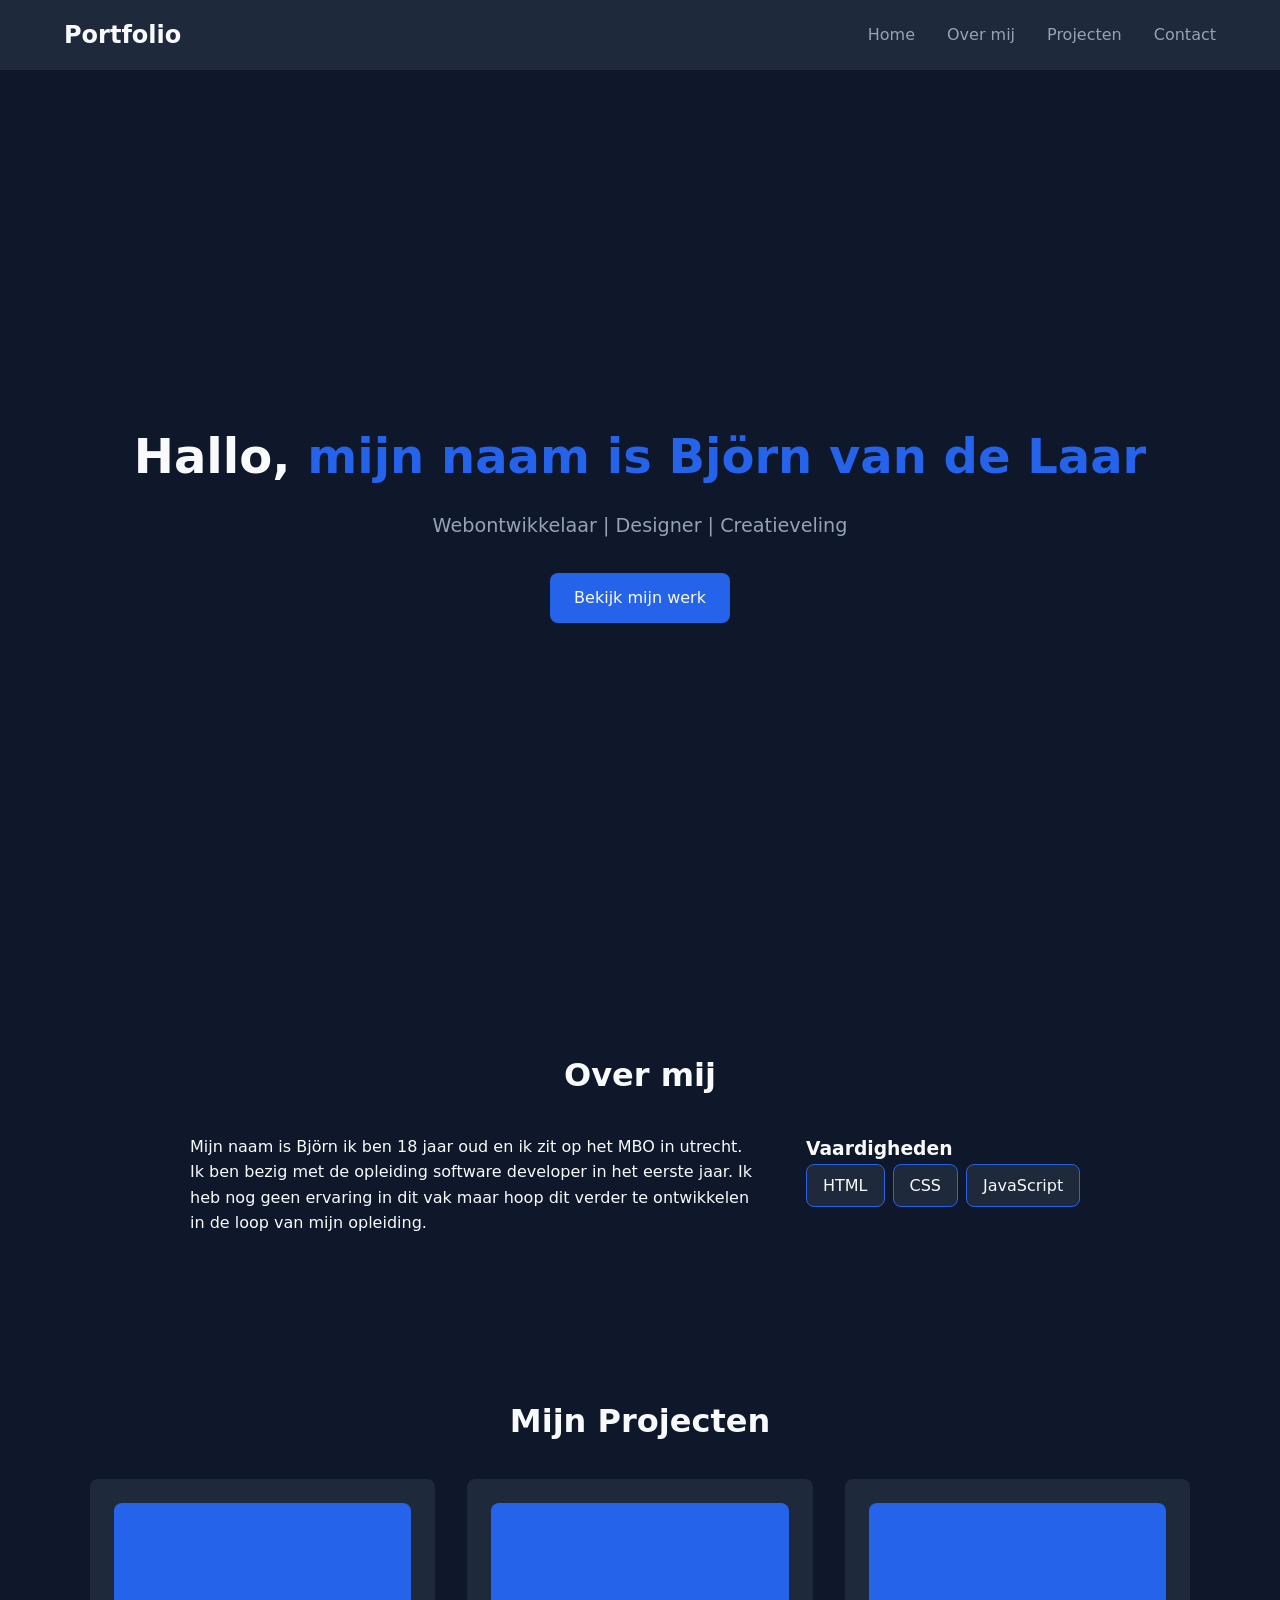
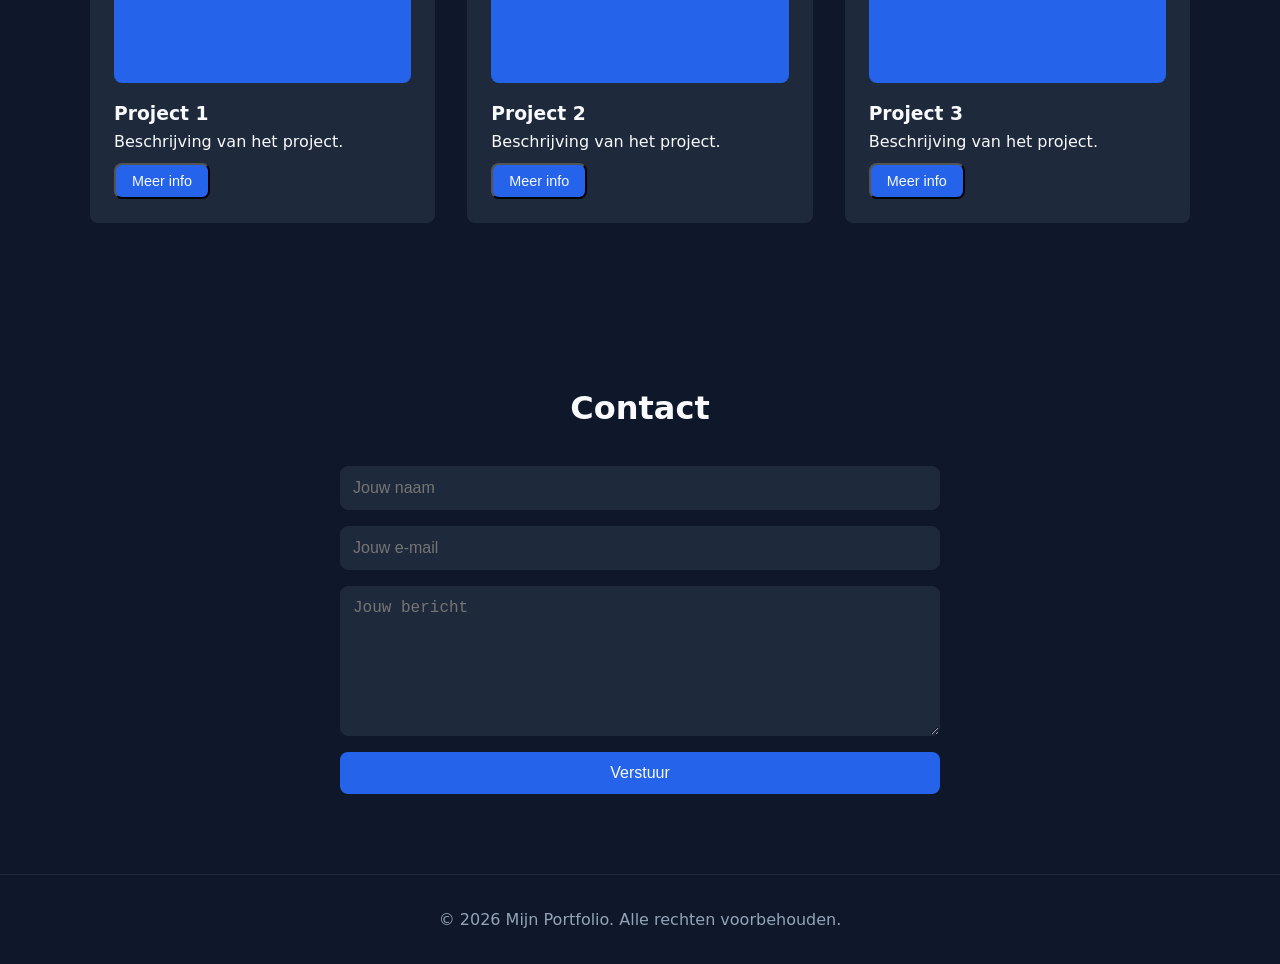
==== index.html @ 6668257a "eesrte commit" ====
<!DOCTYPE html>
<html lang="nl">
<head>
    <meta charset="UTF-8">
    <meta name="viewport" content="width=device-width, initial-scale=1.0">
    <title>Mijn Portfolio</title>
    <link rel="stylesheet" href="css/style.css">
</head>
<body>
    <header>
        <nav>
            <a href="#" class="logo">Portfolio</a>
            <ul class="nav-links">
                <li><a href="#home">Home</a></li>
                <li><a href="#about">Over mij</a></li>
                <li><a href="#projects">Projecten</a></li>
                <li><a href="#contact">Contact</a></li>
            </ul>
            <button class="menu-toggle" aria-label="Menu">&#9776;</button>
        </nav>
    </header>

    <main>
        <section id="home" class="hero">
            <h1>Hallo,  <span class="highlight">mijn naam is Björn van de Laar</span></h1>
            <p>Webontwikkelaar | Designer | Creatieveling</p>
            <a href="#projects" class="btn">Bekijk mijn werk</a>
        </section>

        <section id="about" class="about">
            <h2>Over mij</h2>
            <div class="about-content">
                <div class="about-text">
    
                    <p>Mijn naam is Björn ik ben 18 jaar oud en ik zit op het MBO in utrecht. Ik ben bezig met de opleiding software developer in het eerste jaar. Ik heb nog geen ervaring in dit vak maar hoop dit verder te ontwikkelen in de loop van mijn opleiding.</p>
                </div>
                <div class="skills">
                    <h3>Vaardigheden</h3>
                    <ul>
                        <li>HTML</li>
                        <li>CSS</li>
                        <li>JavaScript</li>
                    </ul>
                </div>
            </div>
        </section>

        <section id="projects" class="projects">
            <h2>Mijn Projecten</h2>
            <div class="project-grid">
                <article class="project-card" data-title="Project 1" data-role="Front-end" data-stack="HTML, CSS, JavaScript">
                    <div class="project-image"></div>
                    <h3>Project 1</h3>
                    <p class="project-description">Beschrijving van het project.</p>
                    <button type="button" class="btn-small project-toggle" data-label="Meer info" aria-expanded="false" aria-controls="project-panel">Meer info</button>
                </article>
                <article class="project-card" data-title="Project 2" data-role="Front-end" data-stack="HTML, CSS">
                    <div class="project-image"></div>
                    <h3>Project 2</h3>
                    <p class="project-description">Beschrijving van het project.</p>
                    <button type="button" class="btn-small project-toggle" data-label="Meer info" aria-expanded="false" aria-controls="project-panel">Meer info</button>
                </article>
                <article class="project-card" data-title="Project 3" data-role="Back-end" data-stack="JavaScript, Node.js">
                    <div class="project-image"></div>
                    <h3>Project 3</h3>
                    <p class="project-description">Beschrijving van het project.</p>
                    <button type="button" class="btn-small project-toggle" data-label="Meer info" aria-expanded="false" aria-controls="project-panel">Meer info</button>
                </article>
            </div>

            <div class="project-panel" id="project-panel" hidden>
                <h3 class="project-panel-title"></h3>
                <p class="project-panel-text"></p>
                <dl class="project-panel-meta">
                    <div>
                        <dt>Mijn rol</dt>
                        <dd class="project-panel-role"></dd>
                    </div>
                    <div>
                        <dt>Technieken</dt>
                        <dd class="project-panel-stack"></dd>
                    </div>
                </dl>
                <a href="#" class="btn-small">Bekijk project</a>
            </div>
        </section>

        <section id="contact" class="contact">
            <h2>Contact</h2>
            <form id="contact-form">
                <input type="text" name="name" placeholder="Jouw naam" required>
                <input type="email" name="email" placeholder="Jouw e-mail" required>
                <textarea name="message" placeholder="Jouw bericht" required></textarea>
                <button type="submit" class="btn">Verstuur</button>
            </form>
        </section>
    </main>

    <footer>
        <p>&copy; 2026 Mijn Portfolio. Alle rechten voorbehouden.</p>
    </footer>

    <script src="js/main.js"></script>
</body>
</html>
---- css/style.css ----
* {
    margin: 0;
    padding: 0;
    box-sizing: border-box;
}

:root {
    --primary: #2563eb;
    --primary-dark: #1d4ed8;
    --bg: #0f172a;
    --bg-light: #1e293b;
    --text: #f8fafc;
    --text-muted: #94a3b8;
    --radius: 8px;
}

html {
    scroll-behavior: smooth;
}

body {
    font-family: system-ui, -apple-system, sans-serif;
    background-color: var(--bg);
    color: var(--text);
    line-height: 1.6;
}

a {
    color: var(--primary);
    text-decoration: none;
}

/* Navigation */
nav {
    display: flex;
    justify-content: space-between;
    align-items: center;
    padding: 1rem 5%;
    background-color: var(--bg-light);
    position: sticky;
    top: 0;
    z-index: 100;
}

.logo {
    font-size: 1.5rem;
    font-weight: bold;
    color: var(--text);
}

.nav-links {
    display: flex;
    list-style: none;
    gap: 2rem;
}

.nav-links a {
    color: var(--text-muted);
    transition: color 0.3s;
}

.nav-links a:hover {
    color: var(--text);
}

.menu-toggle {
    display: none;
    background: none;
    border: none;
    color: var(--text);
    font-size: 1.5rem;
    cursor: pointer;
}

/* Hero Section */
.hero {
    min-height: 100vh;
    display: flex;
    flex-direction: column;
    justify-content: center;
    align-items: center;
    text-align: center;
    padding: 2rem 5%;
}

.hero h1 {
    font-size: 3rem;
    margin-bottom: 1rem;
}

.highlight {
    color: var(--primary);
}

.hero p {
    font-size: 1.2rem;
    color: var(--text-muted);
    margin-bottom: 2rem;
}

.btn {
    display: inline-block;
    padding: 0.75rem 1.5rem;
    background-color: var(--primary);
    color: var(--text);
    border: none;
    border-radius: var(--radius);
    font-size: 1rem;
    cursor: pointer;
    transition: background-color 0.3s;
}

.btn:hover {
    background-color: var(--primary-dark);
}

/* Sections */
section {
    padding: 5rem 5%;
}

section h2 {
    font-size: 2rem;
    margin-bottom: 2rem;
    text-align: center;
}

/* About */
.about-content {
    display: grid;
    grid-template-columns: 2fr 1fr;
    gap: 3rem;
    max-width: 900px;
    margin: 0 auto;
}

.skills ul {
    list-style: none;
    display: flex;
    flex-wrap: wrap;
    gap: 0.5rem;
}

.skills li {
    background-color: var(--bg-light);
    padding: 0.5rem 1rem;
    border-radius: var(--radius);
    border: 1px solid var(--primary);
}

/* Projects */
.project-grid {
    display: grid;
    grid-template-columns: repeat(auto-fit, minmax(280px, 1fr));
    gap: 2rem;
    max-width: 1100px;
    margin: 0 auto;
}

.project-card {
    background-color: var(--bg-light);
    border-radius: var(--radius);
    padding: 1.5rem;
    transition: transform 0.3s;
}

.project-card:hover {
    transform: translateY(-5px);
}

.project-image {
    height: 180px;
    background-color: var(--primary);
    border-radius: var(--radius);
    margin-bottom: 1rem;
}

.btn-small {
    display: inline-block;
    padding: 0.5rem 1rem;
    background-color: var(--primary);
    color: var(--text);
    border-radius: var(--radius);
    font-size: 0.9rem;
    margin-top: 0.5rem;
}

/* Contact */
#contact-form {
    max-width: 600px;
    margin: 0 auto;
    display: flex;
    flex-direction: column;
    gap: 1rem;
}

#contact-form input,
#contact-form textarea {
    padding: 0.75rem;
    border: 1px solid var(--bg-light);
    border-radius: var(--radius);
    background-color: var(--bg-light);
    color: var(--text);
    font-size: 1rem;
}

#contact-form textarea {
    min-height: 150px;
    resize: vertical;
}

/* Footer */
footer {
    text-align: center;
    padding: 2rem;
    color: var(--text-muted);
    border-top: 1px solid var(--bg-light);
}

/* Responsive */
@media (max-width: 768px) {
    .menu-toggle {
        display: block;
    }

    .nav-links {
        display: none;
        flex-direction: column;
        position: absolute;
        top: 100%;
        left: 0;
        right: 0;
        background-color: var(--bg-light);
        padding: 1rem 5%;
    }

    .nav-links.active {
        display: flex;
    }

    .hero h1 {
        font-size: 2rem;
    }

    .about-content {
        grid-template-columns: 1fr;
    }
}
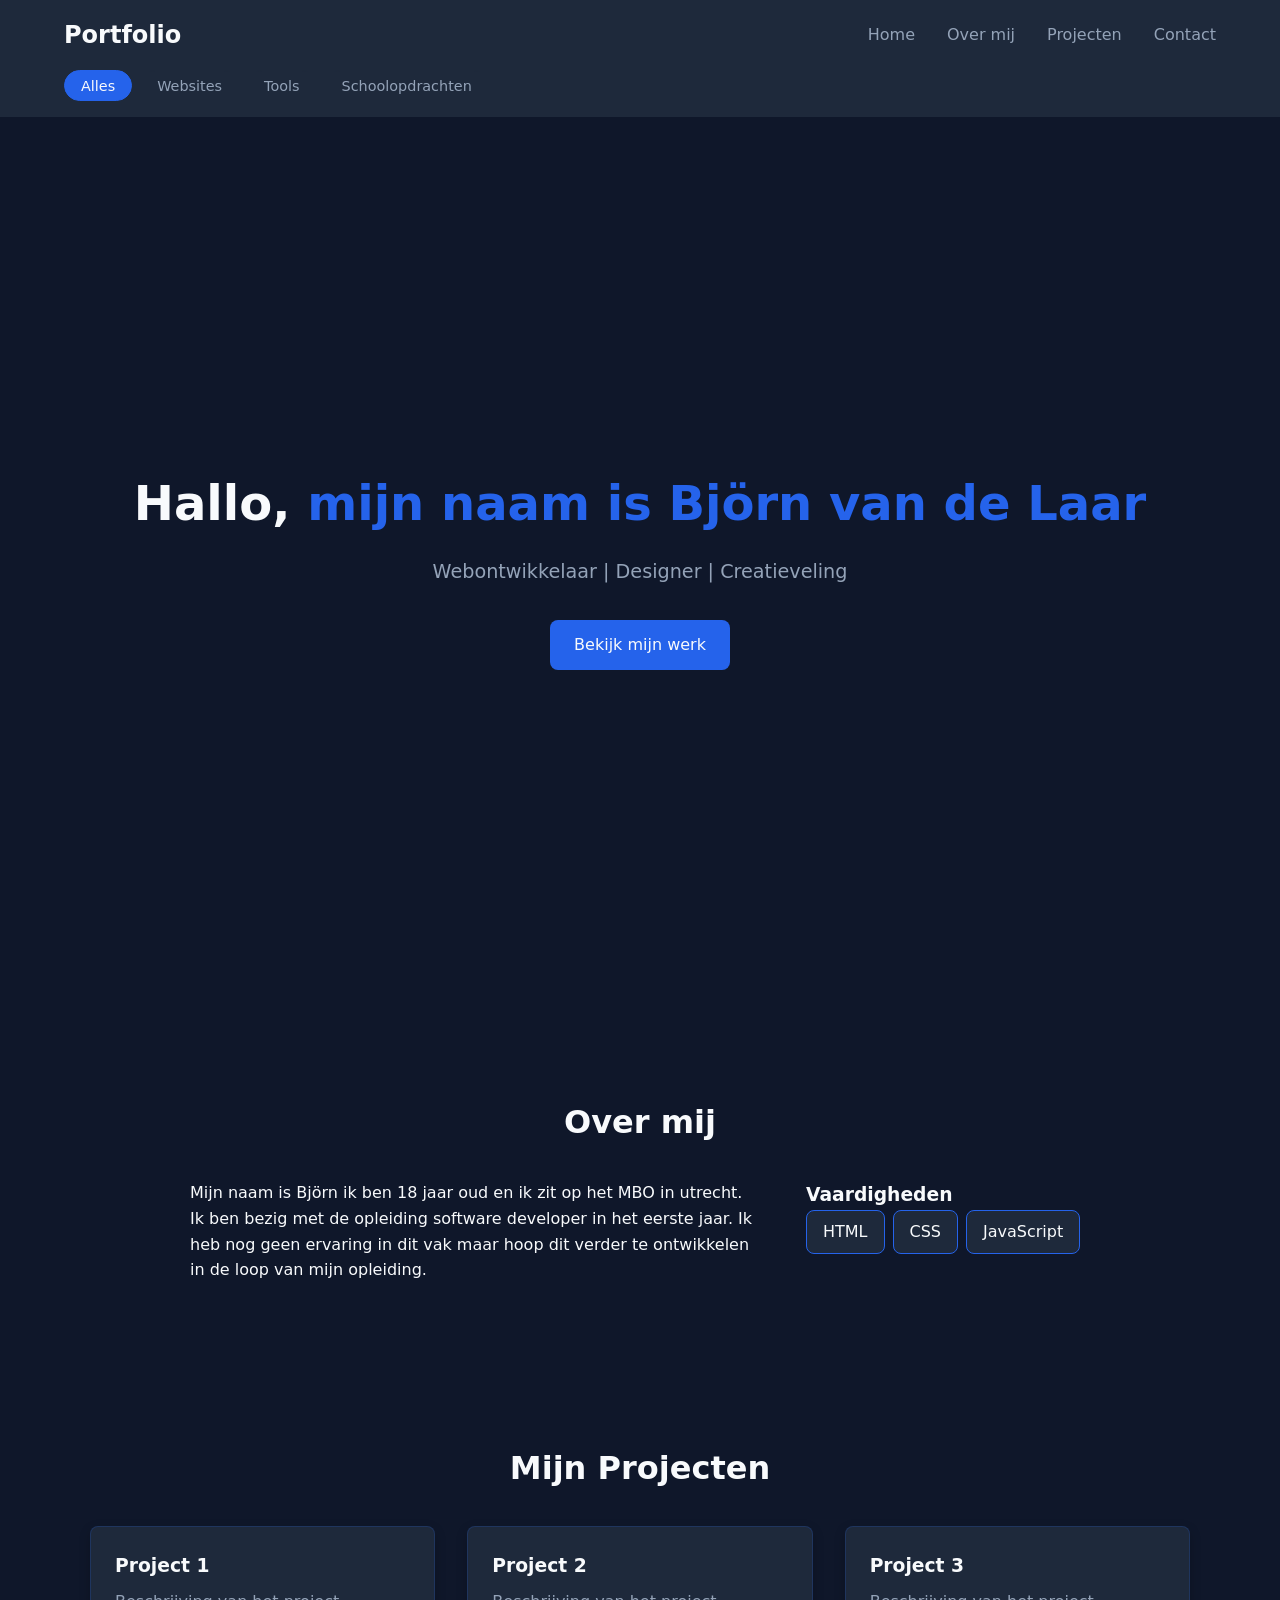
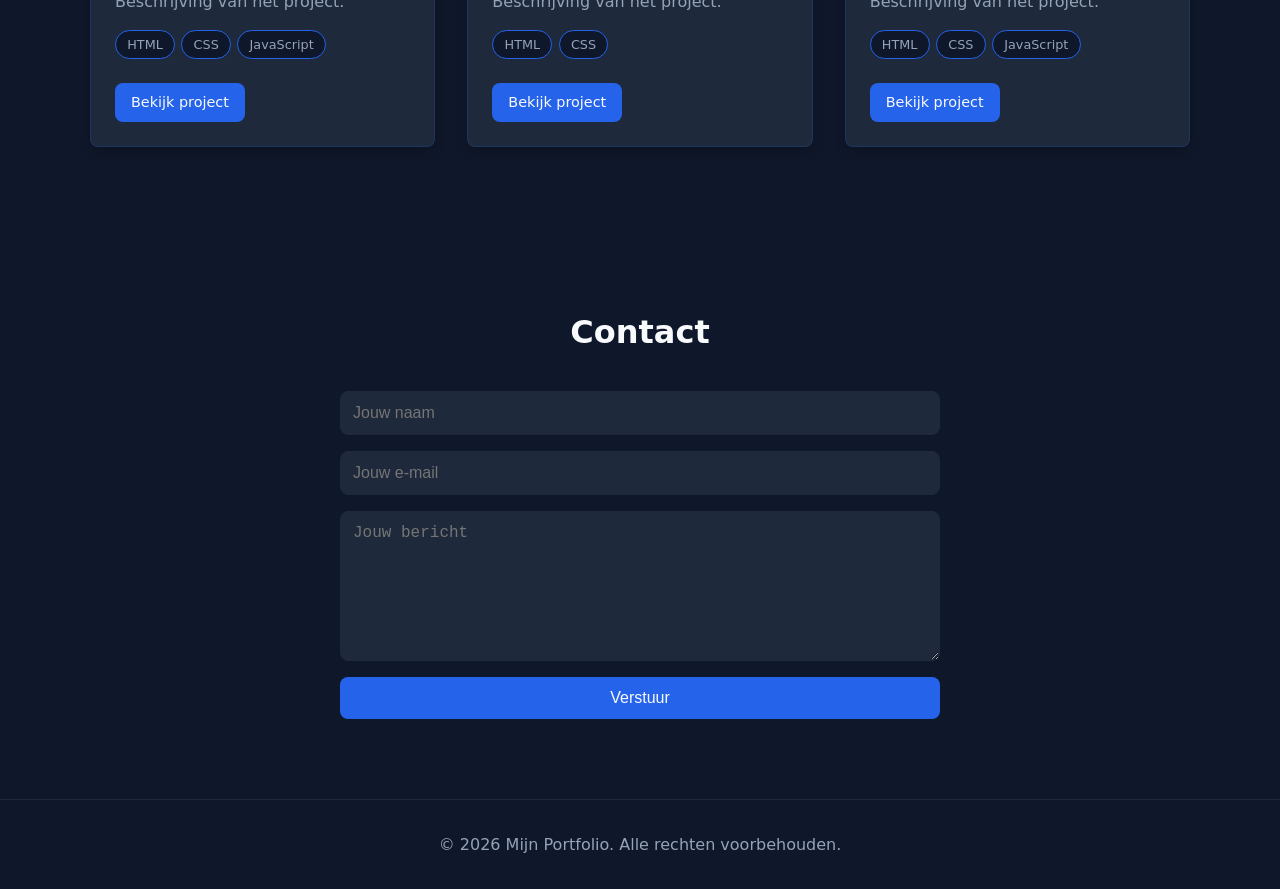
==== commit 56147df9: "eerste commit" ====
--- a/index.html
+++ b/index.html
@@ -18,6 +18,13 @@
             </ul>
             <button class="menu-toggle" aria-label="Menu">&#9776;</button>
         </nav>
+
+        <div class="project-filters">
+            <button type="button" class="filter-chip is-active" data-filter="all" aria-pressed="true">Alles</button>
+            <button type="button" class="filter-chip" data-filter="websites" aria-pressed="false">Websites</button>
+            <button type="button" class="filter-chip" data-filter="tools" aria-pressed="false">Tools</button>
+            <button type="button" class="filter-chip" data-filter="school" aria-pressed="false">Schoolopdrachten</button>
+        </div>
     </header>
 
     <main>
@@ -45,44 +52,41 @@
             </div>
         </section>
 
-        <section id="projects" class="projects">
+<section id="projects" class="projects">
             <h2>Mijn Projecten</h2>
             <div class="project-grid">
-                <article class="project-card" data-title="Project 1" data-role="Front-end" data-stack="HTML, CSS, JavaScript">
-                    <div class="project-image"></div>
+                <article class="project-card" data-category="websites">
                     <h3>Project 1</h3>
-                    <p class="project-description">Beschrijving van het project.</p>
-                    <button type="button" class="btn-small project-toggle" data-label="Meer info" aria-expanded="false" aria-controls="project-panel">Meer info</button>
+                    <p class="project-summary">Beschrijving van het project.</p>
+                    <ul class="chip-list">
+                        <li class="chip">HTML</li>
+                        <li class="chip">CSS</li>
+                        <li class="chip">JavaScript</li>
+                    </ul>
+                    <a href="project.html?id=1" class="btn-small">Bekijk project</a>
                 </article>
-                <article class="project-card" data-title="Project 2" data-role="Front-end" data-stack="HTML, CSS">
-                    <div class="project-image"></div>
+                <article class="project-card" data-category="tools">
                     <h3>Project 2</h3>
-                    <p class="project-description">Beschrijving van het project.</p>
-                    <button type="button" class="btn-small project-toggle" data-label="Meer info" aria-expanded="false" aria-controls="project-panel">Meer info</button>
+                    <p class="project-summary">Beschrijving van het project.</p>
+                    <ul class="chip-list">
+                        <li class="chip">HTML</li>
+                        <li class="chip">CSS</li>
+                    </ul>
+                    <a href="project.html?id=2" class="btn-small">Bekijk project</a>
                 </article>
-                <article class="project-card" data-title="Project 3" data-role="Back-end" data-stack="JavaScript, Node.js">
-                    <div class="project-image"></div>
+                <article class="project-card" data-category="school">
                     <h3>Project 3</h3>
-                    <p class="project-description">Beschrijving van het project.</p>
-                    <button type="button" class="btn-small project-toggle" data-label="Meer info" aria-expanded="false" aria-controls="project-panel">Meer info</button>
+                    <p class="project-summary">Beschrijving van het project.</p>
+                    <ul class="chip-list">
+                        <li class="chip">HTML</li>
+                        <li class="chip">CSS</li>
+                        <li class="chip">JavaScript</li>
+                    </ul>
+                    <a href="project.html?id=3" class="btn-small">Bekijk project</a>
                 </article>
             </div>
 
-            <div class="project-panel" id="project-panel" hidden>
-                <h3 class="project-panel-title"></h3>
-                <p class="project-panel-text"></p>
-                <dl class="project-panel-meta">
-                    <div>
-                        <dt>Mijn rol</dt>
-                        <dd class="project-panel-role"></dd>
-                    </div>
-                    <div>
-                        <dt>Technieken</dt>
-                        <dd class="project-panel-stack"></dd>
-                    </div>
-                </dl>
-                <a href="#" class="btn-small">Bekijk project</a>
-            </div>
+            <p class="project-empty" hidden>Geen projecten gevonden in deze categorie.</p>
         </section>
 
         <section id="contact" class="contact">
--- a/css/style.css
+++ b/css/style.css
@@ -2,6 +2,10 @@
     margin: 0;
     padding: 0;
     box-sizing: border-box;
+}
+
+[hidden] {
+    display: none !important;
 }
 
 :root {
@@ -16,6 +20,23 @@
 
 html {
     scroll-behavior: smooth;
+
+     .project-toggle {
+    background-color: #4af6ff;
+    color: rgb(0, 0, 0);
+    border: none;
+    border-radius: 20px;
+    padding: 15px 60px;
+    font-size: 15px;
+    cursor:pointer;
+    transition: 0.3s;
+    
+}
+
+.project-toggle:hover {
+    background-color: cornflowerblue;
+    transform: scale(1.05);
+}
 }
 
 body {
@@ -30,16 +51,24 @@
     text-decoration: none;
 }
 
+:focus-visible {
+    outline: 2px solid var(--primary);
+    outline-offset: 2px;
+}
+
 /* Navigation */
+header {
+    position: sticky;
+    top: 0;
+    z-index: 100;
+    background-color: var(--bg-light);
+}
+
 nav {
     display: flex;
     justify-content: space-between;
     align-items: center;
     padding: 1rem 5%;
-    background-color: var(--bg-light);
-    position: sticky;
-    top: 0;
-    z-index: 100;
 }
 
 .logo {
@@ -61,6 +90,11 @@
 
 .nav-links a:hover {
     color: var(--text);
+}
+
+.nav-links a.active {
+    color: var(--text);
+    font-weight: bold;
 }
 
 .menu-toggle {
@@ -70,6 +104,39 @@
     color: var(--text);
     font-size: 1.5rem;
     cursor: pointer;
+}
+
+/* Project Filters */
+.project-filters {
+    display: flex;
+    gap: 0.5rem;
+    padding: 0 5% 1rem;
+    overflow-x: auto;
+    scrollbar-width: thin;
+}
+
+.filter-chip {
+    flex: 0 0 auto;
+    padding: 0.4rem 1rem;
+    background-color: transparent;
+    color: var(--text-muted);
+    border: 1px solid var(--bg-light);
+    border-radius: 999px;
+    font-family: inherit;
+    font-size: 0.9rem;
+    cursor: pointer;
+    transition: color 0.3s, border-color 0.3s, background-color 0.3s;
+}
+
+.filter-chip:hover {
+    color: var(--text);
+    border-color: var(--primary);
+}
+
+.filter-chip.is-active {
+    background-color: var(--primary);
+    color: var(--text);
+    border-color: var(--primary);
 }
 
 /* Hero Section */
@@ -159,20 +226,62 @@
 
 .project-card {
     background-color: var(--bg-light);
+    border: 1px solid rgba(37, 99, 235, 0.2);
     border-radius: var(--radius);
     padding: 1.5rem;
-    transition: transform 0.3s;
-}
-
-.project-card:hover {
-    transform: translateY(-5px);
-}
-
-.project-image {
-    height: 180px;
-    background-color: var(--primary);
-    border-radius: var(--radius);
-    margin-bottom: 1rem;
+    cursor: pointer;
+    box-shadow: 0 4px 12px rgba(0, 0, 0, 0.2);
+    transition: transform 0.3s, border-color 0.3s, box-shadow 0.3s;
+}
+
+.project-card:hover,
+.project-card:focus-within {
+    transform: translateY(-6px);
+    border-color: var(--primary);
+    box-shadow: 0 12px 28px rgba(0, 0, 0, 0.35);
+}
+
+.project-card.is-active {
+    transform: translateY(-6px);
+    border-color: var(--primary);
+    box-shadow: 0 0 0 1px var(--primary), 0 12px 28px rgba(0, 0, 0, 0.35);
+}
+
+.project-card[hidden] {
+    display: none;
+}
+
+.project-card h3 {
+    margin-bottom: 0.5rem;
+}
+
+.project-summary {
+    color: var(--text-muted);
+    margin-bottom: 1rem;
+}
+
+/* Chips */
+.chip-list {
+    display: flex;
+    flex-wrap: wrap;
+    gap: 0.4rem;
+    list-style: none;
+    margin-bottom: 1rem;
+}
+
+.chip {
+    padding: 0.2rem 0.7rem;
+    background-color: var(--bg);
+    color: var(--text-muted);
+    border: 1px solid var(--primary);
+    border-radius: 999px;
+    font-size: 0.8rem;
+}
+
+.project-empty {
+    text-align: center;
+    color: var(--text-muted);
+    padding: 2rem 0;
 }
 
 .btn-small {
@@ -180,9 +289,130 @@
     padding: 0.5rem 1rem;
     background-color: var(--primary);
     color: var(--text);
-    border-radius: var(--radius);
+    border: none;
+    border-radius: var(--radius);
+    font-family: inherit;
     font-size: 0.9rem;
+    cursor: pointer;
     margin-top: 0.5rem;
+    transition: background-color 0.3s;
+}
+
+.btn-small:hover {
+    background-color: var(--primary-dark);
+}
+
+/* Project Detail */
+.project-detail {
+    max-width: 800px;
+    margin: 0 auto;
+    padding: 4rem 5% 2rem;
+}
+
+.detail-meta {
+    display: flex;
+    align-items: center;
+    gap: 0.75rem;
+    margin-bottom: 1rem;
+}
+
+.detail-year {
+    color: var(--text-muted);
+    font-size: 0.9rem;
+}
+
+.detail-title {
+    font-size: 2.5rem;
+    margin-bottom: 1rem;
+}
+
+.detail-summary {
+    font-size: 1.1rem;
+    color: var(--text-muted);
+    margin-bottom: 2rem;
+}
+
+.detail-body p {
+    margin-bottom: 1rem;
+}
+
+.detail-facts {
+    display: grid;
+    grid-template-columns: repeat(auto-fit, minmax(180px, 1fr));
+    gap: 1.5rem;
+    margin: 2rem 0;
+    padding: 1.5rem 0;
+    border-top: 1px solid var(--bg-light);
+    border-bottom: 1px solid var(--bg-light);
+}
+
+.detail-facts dt {
+    font-weight: bold;
+    color: var(--primary);
+    margin-bottom: 0.5rem;
+}
+
+.detail-facts dd {
+    color: var(--text-muted);
+}
+
+.detail-links {
+    display: flex;
+    flex-wrap: wrap;
+    align-items: center;
+    gap: 0.75rem;
+}
+
+.detail-links .btn,
+.detail-links .btn-small {
+    margin-top: 0;
+}
+
+.detail-not-found {
+    max-width: 800px;
+    margin: 0 auto;
+    padding: 5rem 5%;
+    text-align: center;
+    color: var(--text-muted);
+}
+
+/* Project Pager */
+.detail-pager {
+    display: flex;
+    justify-content: space-between;
+    gap: 1rem;
+    max-width: 800px;
+    margin: 0 auto;
+    padding: 2rem 5% 5rem;
+}
+
+.pager-link {
+    display: flex;
+    flex-direction: column;
+    padding: 0.75rem 1.25rem;
+    background-color: var(--bg-light);
+    border: 1px solid rgba(37, 99, 235, 0.2);
+    border-radius: var(--radius);
+    transition: border-color 0.3s, transform 0.3s;
+}
+
+.pager-link:hover {
+    border-color: var(--primary);
+    transform: translateY(-2px);
+}
+
+.pager-link span {
+    color: var(--text-muted);
+    font-size: 0.8rem;
+}
+
+.pager-link strong {
+    color: var(--text);
+}
+
+.pager-next {
+    margin-left: auto;
+    text-align: right;
 }
 
 /* Contact */
@@ -242,7 +472,17 @@
         font-size: 2rem;
     }
 
+    .detail-title {
+        font-size: 1.75rem;
+    }
+
+    .detail-pager {
+        flex-direction: column;
+    }
+
     .about-content {
         grid-template-columns: 1fr;
     }
-}
+
+   
+}
